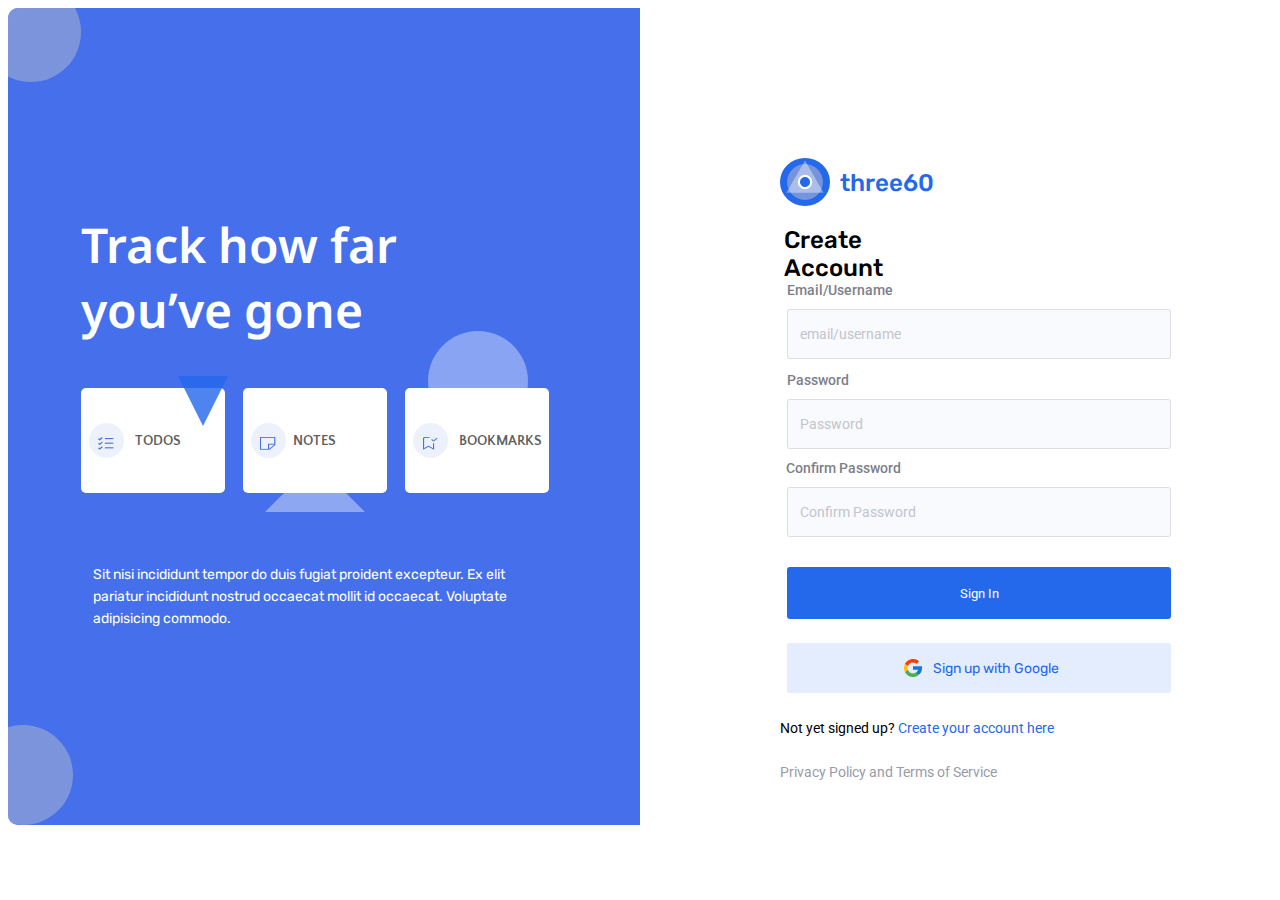
==== create_acount.html @ 00beccb9 "First commit of three60" ====
<!DOCTYPE html>
<html>
  <head>
    <meta charset="UTF-8">
    <title>three60</title>
    <link rel="preconnect" href="https://fonts.googleapis.com">
    <link rel="preconnect" href="https://fonts.gstatic.com" crossorigin>
    <link href="https://fonts.googleapis.com/css2?family=Noto+Sans:wght@600&family=Quattrocento+Sans:wght@700&family=Rubik:wght@400;500&display=swap" rel="stylesheet">
    <link href="style.css" type="text/css" rel="stylesheet">
  </head>
  <body>
    <div  class="container">
      <div class="column blue">      </div>
        <div class="word_container">
          Track how far you’ve gone
        </div>
        <div class="bookmarks"> </div>
        <div class="bookmark_image_container"> </div>
        <div class="bookmark_img"><img src="images/Bookmarks.png"></div>
        <div class="bookmark_word">BOOKMARKS</div>
        <div class="bookmark_circle"></div>
        <div class="notes"></div>
        <div class="notes_image_container"> </div>
        <div class="notes_img"><img src="images/Notes.png"></div>
        <div class="notes_word">NOTES</div>
        <div class="notes_triangle"></div>
        <div class="todos"></div>
        <div class="todos_image_container"> </div>
        <div class="todos_img"><img src="images/Todo.png"></div>
        <div class="todo_word">TODOS</div>
        <div class="todos_angle"></div>
        <div class="upper_circle"></div>
        <div class="lower_circle"></div>
        <div class="article">Sit nisi incididunt tempor do duis fugiat proident excepteur. 
          Ex elit pariatur incididunt nostrud occaecat mollit id occaecat. Voluptate adipisicing commodo. </div>
      <div class="column white">
        <div class="white_logo"> <img src="images/three60.png"></div>
        <div class="three60"><span id="three60">three60</span></div>
        <div class="create_act">Create Account</div>
        <form action="">
          <label for="email" id="email_label">Email/Username</label>
          <input type="text" name="email" id="email" placeholder="email/username">
          <label for="password" id="pwd_label" >Password</label>
          <input type="password" id="pwd" placeholder="Password">
          <label for="confirm_pwd" id="confirm_pwd_label">Confirm Password</label>
          <input type="password" id="confirm_pwd" placeholder="Confirm Password">
          <input type="submit" value="Sign In" id="submit_btn">
          <button type="button" id="google_btn"></button>
          <a href="#" id="ggl_link">Sign up with Google</a>
          <img src="images/google.png" id="google_img"> 
        </form>
        <div class="sign_up">Not yet signed up? <a href="#">Create your account here</a></div>
        <div class="terms">Privacy Policy and Terms of Service</div>
      </div>
    </div>
  </body>
</html>
---- style.css ----
@import url(http://fonts.googleapis.com/css?family=Roboto:400,100,100italic,300,300ita‌​lic,400italic,500,500italic,700,700italic,900italic,900);
html, body, html * {
  font-family: 'Roboto', sans-serif;
}

.container{
  position: relative;
  width: 1264px;
  height: 817px;
  background: white;
  border-radius: 10px;
  overflow: hidden;
}
.column {
  float: left;
  width: 50%;
  height: 817px;
}
.blue{
  background-color: rgba(26, 77, 230, 0.81);
}
.word_container{
  position: absolute;
  height: 130px;
  width: 339px;
  left: 73px;
  top: 204px;
  font-family: Noto Sans;
  font-size: 48px;
  font-weight: 600;
  line-height: 65px;
  letter-spacing: 0em;
  text-align: left;
  color: #FFFFFF;
}
.bookmarks{
  position: absolute;
  width: 144px;
  height: 105px;
  left: 397px;
  top: 380px;
  background: #FFFFFF;
  border-radius: 5px;
}
.bookmark_image_container{
  position: absolute;
  width: 35px;
  height: 35px;
  left: 405px;
  top: 415px;
  border-radius: 50%;
  background: rgba(70, 115, 228, 0.1);
}
.bookmark_img{
  position: absolute;
  height: 12.765625px;
  width: 11.064422607421875px;
  left: 415px;
  top: 427px;
}
.bookmark_word{
  position: absolute;
  width: 84px;
  height: 16px;
  left: 451px;
  top: 425px;
  font-family: 'Quattrocento Sans';
  font-style: normal;
  font-weight: 700;
  font-size: 14px;
  line-height: 16px;
  /* identical to box height */
  color: #5F5F60;
}
.bookmark_circle{
  position: absolute;
  width: 100px;
  height: 100px;
  left: 420px;
  top: 323px;
  border-radius: 50%;
  background: rgba(255, 255, 255, 0.37)
}
.notes{
  position: absolute;
  width: 144px;
  height: 105px;
  left: 235px;
  top: 380px;
  background: #FFFFFF;
  border-radius: 5px;
}
.notes_image_container{
  position: absolute;
  width: 35px;
  height: 35px;
  left: 243px;
  top: 415px;
  border-radius: 50%;
  background: rgba(70, 115, 228, 0.1);
}
.notes_img{
  position: absolute;
  left: 19.94%;
  right: 78.85%;
  top: 52.26%;
  bottom: 46.17%;
}
.notes_word{
  position: absolute;
  width: 43px;
  height: 16px;
  left: 285px;
  top: 425px;
  font-family: 'Quattrocento Sans';
  font-style: normal;
  font-weight: 700;
  font-size: 14px;
  line-height: 16px;
  /* identical to box height */
  color: #5F5F60;
}
.notes_triangle{
  position: absolute;
	width: 0;
	height: 0;
	border-left: 50px solid transparent;
	border-right: 50px solid transparent;
	border-bottom: 50px solid rgba(255, 255, 255, 0.39);
  left: 257px;
  top: 454px;
}
.todos{
  position: absolute;
  width: 144px;
  height: 105px;
  left: 73px;
  top: 380px;
  background: #FFFFFF;
  border-radius: 5px;
}
.todos_image_container{
  position: absolute;
  width: 35px;
  height: 35px;
  left: 81px;
  top: 415px;
  border-radius: 50%;
  background: rgba(70, 115, 228, 0.1);
}
.todos_img{
  position: absolute;
  left: 7.12%;
  right: 91.67%;
  top: 52.26%;
  bottom: 46.17%;
}
img{
  color:  #4673E4;
}
.todo_word{
  position: absolute;
  width: 46px;
  height: 16px;
  left: 127px;
  top: 425px;
  font-family: 'Quattrocento Sans';
  font-style: normal;
  font-weight: 700;
  font-size: 14px;
  line-height: 16px;
/* identical to box height */
  color: #5F5F60;
}
.todos_angle{
  position: absolute;
  width: 0;
	height: 0;
	border-left: 25px solid transparent;
	border-right: 25px solid transparent;
	border-top: 50px solid rgba(36, 104, 235, 0.81);
  left: 169.86px;
  top: 368px;
 }
.upper_circle{
  position: absolute;
  width: 100px;
  height: 100px;
  left: -27px;
  top: -26px;
  border-radius: 50%;
  background: linear-gradient(0deg, rgba(133, 156, 217, 0.47), rgba(133, 156, 217, 0.47)),
              linear-gradient(0deg, rgba(133, 156, 217, 0.47), rgba(133, 156, 217, 0.47)),
              rgba(133, 156, 217, 0.47)
}
.lower_circle{
  position: absolute;
  width: 100px;
  height: 100px;
  left: -35px;
  top: 717px;
  border-radius: 50%;
  background: linear-gradient(0deg, rgba(133, 156, 217, 0.47), rgba(133, 156, 217, 0.47)),
              linear-gradient(0deg, rgba(133, 156, 217, 0.47), rgba(133, 156, 217, 0.47)), 
            rgba(133, 156, 217, 0.47);
}
.article{
  position: absolute;
  width: 456px;
  height: 66px;
  left: 85px;
  top: 556px;
  font-family: 'Rubik';
  font-style: normal;
  font-weight: 400;
  font-size: 14px;
  line-height: 157.6%;
  /* or 22px */
  color: #FFFFFF;
}
.white{
  background-color: white;
}
.white_logo{
  position: absolute;
  width: 45px;
  height: 45px;
  left: 772px;
  top: 150px;
  padding: 2px 2px 1px 3px;
  border-radius: 50%;
  background: #2468EB;
}
.three60{
  position: absolute;
  width: 94px;
  height: 28px;
  left: 832px;
  top: 161px;
 }
#three60{
  display: block;
  font-family: 'Rubik';
  font-weight: 500;
  font-size: 24px;
  line-height: 28px;
  color: #2468EB;
}
.create_act{
  position: absolute;
  width: 181px;
  height: 28px;
  left: 776px;
  top: 218px;
  font-family: 'Rubik';
  font-style: normal;
  font-weight: 500;
  font-size: 24px;
  line-height: 28px;
  color: #000000;
}
#email_label{
  position: absolute;
  width: 105px;
  height: 16px;
  left: 779px;
  top: 274px;
  font-family: 'Roboto';
  font-style: normal;
  font-weight: 500;
  font-size: 14px;
  line-height: 16px;
  text-align: right;
  color: #7D8089;
}
::placeholder{
  font-family: 'Roboto';
  font-style: normal;
  font-weight: 400;
  font-size: 14px;
  line-height: 16px;
  color: #C2C4CB;
  padding-left: 10px;
}
#email{
  box-sizing: border-box;
  position: absolute;
  width: 384px;
  height: 50px;
  left: 779px;
  top: 301px;
   background: rgba(36, 104, 235, 0.03);
  border: 1px solid rgba(0, 0, 0, 0.11);
  border-radius: 3px;
}
#pwd_label{
  position: absolute;
  width: 62px;
  height: 16px;
  left: 779px;
  top: 364px;
  font-family: 'Roboto';
  font-style: normal;
  font-weight: 500;
  font-size: 14px;
  line-height: 16px;
  text-align: right;
  color: #7D8089;
 }
 #pwd{
  box-sizing: border-box;
  position: absolute;
  width: 384px;
  height: 50px;
  left: 779px;
  top: 391px;
  background: rgba(36, 104, 235, 0.03);
  border: 1px solid rgba(0, 0, 0, 0.11);
  border-radius: 3px;
 }
 #confirm_pwd_label{
  position: absolute;
  width: 116px;
  height: 16px;
  left: 777px;
  top: 452px;
   font-family: 'Roboto';
  font-style: normal;
  font-weight: 500;
  font-size: 14px;
  line-height: 16px;
  text-align: right;
  color: #7D8089;
 }
 #confirm_pwd{
  box-sizing: border-box;
  position: absolute;
  width: 384px;
  height: 50px;
  left: 779px;
  top: 479px;
  background: rgba(36, 104, 235, 0.03);
  border: 1px solid rgba(0, 0, 0, 0.11);
  border-radius: 3px;
 }
 #submit_btn{
  position: absolute;
  width: 384px;
  height: 52px;
  left: 779px;
  top: 559px;
  background: #2468EB;
  border-radius: 3px;
  color: white;
  border: none;
 }
 #google_btn{
  box-sizing: border-box;
  position: absolute;
  width: 384px;
  height: 50px;
  left: 779px;
  top: 635px;
  background: rgba(36, 104, 235, 0.12);
  border-radius: 3px;
  cursor: pointer;
  border: transparent;
 }
 #ggl_link{
  position: absolute;
  width: 130px;
  height: 17px;
  left: 925px;
  top: 652px;
  font-family: 'Rubik';
  font-style: normal;
  font-weight: 400;
  font-size: 14px;
  line-height: 17px;
  /* identical to box height */
 }
 a{
  color: #2468EB;
  text-decoration: none;
 }
 #google_img{
  position: absolute;
  left: 70.9%;
  right: 27.92%;
  top: 79.68%;
  bottom: 19.46%;
 }
 #google_btn:hover, #submit_btn:hover, #confirm_pwd:hover, #pwd:hover, #email:hover{
   border: 3px solid rgb(0, 153, 255);
   transform: scale(1.01);
 }
 .sign_up{
  position: absolute;
  width: 275px;
  height: 16px;
  left: 772px;
  top: 712px;
  font-family: 'Roboto';
  font-style: normal;
  font-weight: 400;
  font-size: 14px;
  line-height: 16px;
  color: #000000;
 }
 .terms{
  position: absolute;
  width: 221px;
  height: 16px;
  left: 772px;
  top: 756px;  
  font-family: 'Roboto';
  font-style: normal;
  font-weight: 400;
  font-size: 14px;
  line-height: 16px;
  color: #979BA9;
 }
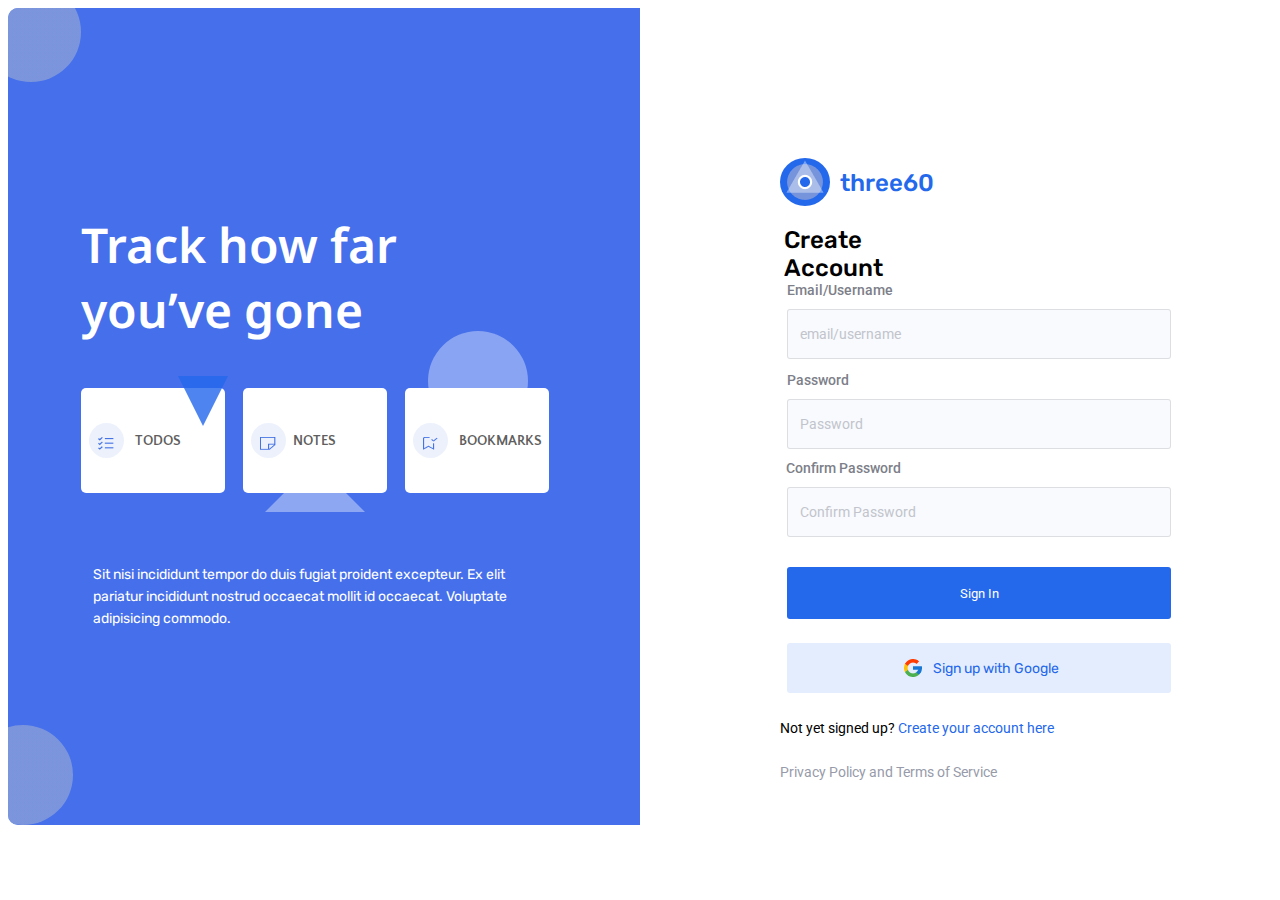
==== commit c0ca8be3: "Add files via upload" ====
--- a/create_acount.html
+++ b/create_acount.html
@@ -1,57 +1,57 @@
-<!DOCTYPE html>
-<html>
-  <head>
-    <meta charset="UTF-8">
-    <title>three60</title>
-    <link rel="preconnect" href="https://fonts.googleapis.com">
-    <link rel="preconnect" href="https://fonts.gstatic.com" crossorigin>
-    <link href="https://fonts.googleapis.com/css2?family=Noto+Sans:wght@600&family=Quattrocento+Sans:wght@700&family=Rubik:wght@400;500&display=swap" rel="stylesheet">
-    <link href="style.css" type="text/css" rel="stylesheet">
-  </head>
-  <body>
-    <div  class="container">
-      <div class="column blue">      </div>
-        <div class="word_container">
-          Track how far you’ve gone
-        </div>
-        <div class="bookmarks"> </div>
-        <div class="bookmark_image_container"> </div>
-        <div class="bookmark_img"><img src="images/Bookmarks.png"></div>
-        <div class="bookmark_word">BOOKMARKS</div>
-        <div class="bookmark_circle"></div>
-        <div class="notes"></div>
-        <div class="notes_image_container"> </div>
-        <div class="notes_img"><img src="images/Notes.png"></div>
-        <div class="notes_word">NOTES</div>
-        <div class="notes_triangle"></div>
-        <div class="todos"></div>
-        <div class="todos_image_container"> </div>
-        <div class="todos_img"><img src="images/Todo.png"></div>
-        <div class="todo_word">TODOS</div>
-        <div class="todos_angle"></div>
-        <div class="upper_circle"></div>
-        <div class="lower_circle"></div>
-        <div class="article">Sit nisi incididunt tempor do duis fugiat proident excepteur. 
-          Ex elit pariatur incididunt nostrud occaecat mollit id occaecat. Voluptate adipisicing commodo. </div>
-      <div class="column white">
-        <div class="white_logo"> <img src="images/three60.png"></div>
-        <div class="three60"><span id="three60">three60</span></div>
-        <div class="create_act">Create Account</div>
-        <form action="">
-          <label for="email" id="email_label">Email/Username</label>
-          <input type="text" name="email" id="email" placeholder="email/username">
-          <label for="password" id="pwd_label" >Password</label>
-          <input type="password" id="pwd" placeholder="Password">
-          <label for="confirm_pwd" id="confirm_pwd_label">Confirm Password</label>
-          <input type="password" id="confirm_pwd" placeholder="Confirm Password">
-          <input type="submit" value="Sign In" id="submit_btn">
-          <button type="button" id="google_btn"></button>
-          <a href="#" id="ggl_link">Sign up with Google</a>
-          <img src="images/google.png" id="google_img"> 
-        </form>
-        <div class="sign_up">Not yet signed up? <a href="#">Create your account here</a></div>
-        <div class="terms">Privacy Policy and Terms of Service</div>
-      </div>
-    </div>
-  </body>
+<!DOCTYPE html>
+<html>
+  <head>
+    <meta charset="UTF-8">
+    <title>three60</title>
+    <link rel="preconnect" href="https://fonts.googleapis.com">
+    <link rel="preconnect" href="https://fonts.gstatic.com" crossorigin>
+    <link href="https://fonts.googleapis.com/css2?family=Noto+Sans:wght@600&family=Quattrocento+Sans:wght@700&family=Rubik:wght@400;500&display=swap" rel="stylesheet">
+    <link href="style.css" type="text/css" rel="stylesheet">
+  </head>
+  <body>
+    <div  class="container">
+      <div class="column blue">      </div>
+        <div class="word_container">
+          Track how far you’ve gone
+        </div>
+        <div class="bookmarks"> </div>
+        <div class="bookmark_image_container"> </div>
+        <div class="bookmark_img"><img src="images/Bookmarks.png"></div>
+        <div class="bookmark_word">BOOKMARKS</div>
+        <div class="bookmark_circle"></div>
+        <div class="notes"></div>
+        <div class="notes_image_container"> </div>
+        <div class="notes_img"><img src="images/Notes.png"></div>
+        <div class="notes_word">NOTES</div>
+        <div class="notes_triangle"></div>
+        <div class="todos"></div>
+        <div class="todos_image_container"> </div>
+        <div class="todos_img"><img src="images/Todo.png"></div>
+        <div class="todo_word">TODOS</div>
+        <div class="todos_angle"></div>
+        <div class="upper_circle"></div>
+        <div class="lower_circle"></div>
+        <div class="article">Sit nisi incididunt tempor do duis fugiat proident excepteur. 
+          Ex elit pariatur incididunt nostrud occaecat mollit id occaecat. Voluptate adipisicing commodo. </div>
+      <div class="column white">
+        <div class="white_logo"> <img src="images/three60.png"></div>
+        <div class="three60"><span id="three60">three60</span></div>
+        <div class="create_act">Create Account</div>
+        <form action="">
+          <label for="email" id="email_label">Email/Username</label>
+          <input type="text" name="email" id="email" placeholder="email/username">
+          <label for="password" id="pwd_label" >Password</label>
+          <input type="password" id="pwd" placeholder="Password">
+          <label for="confirm_pwd" id="confirm_pwd_label">Confirm Password</label>
+          <input type="password" id="confirm_pwd" placeholder="Confirm Password">
+          <input type="submit" value="Sign In" id="submit_btn">
+          <button type="button" id="google_btn"></button>
+          <a href="#" id="ggl_link">Sign up with Google</a>
+          <img src="images/google.png" id="google_img"> 
+        </form>
+        <div class="sign_up">Not yet signed up? <a href="#">Create your account here</a></div>
+        <div class="terms">Privacy Policy and Terms of Service</div>
+      </div>
+    </div>
+  </body>
 </html>--- a/style.css
+++ b/style.css
@@ -1,422 +1,422 @@
-@import url(http://fonts.googleapis.com/css?family=Roboto:400,100,100italic,300,300ita‌​lic,400italic,500,500italic,700,700italic,900italic,900);
-html, body, html * {
-  font-family: 'Roboto', sans-serif;
-}
-
-.container{
-  position: relative;
-  width: 1264px;
-  height: 817px;
-  background: white;
-  border-radius: 10px;
-  overflow: hidden;
-}
-.column {
-  float: left;
-  width: 50%;
-  height: 817px;
-}
-.blue{
-  background-color: rgba(26, 77, 230, 0.81);
-}
-.word_container{
-  position: absolute;
-  height: 130px;
-  width: 339px;
-  left: 73px;
-  top: 204px;
-  font-family: Noto Sans;
-  font-size: 48px;
-  font-weight: 600;
-  line-height: 65px;
-  letter-spacing: 0em;
-  text-align: left;
-  color: #FFFFFF;
-}
-.bookmarks{
-  position: absolute;
-  width: 144px;
-  height: 105px;
-  left: 397px;
-  top: 380px;
-  background: #FFFFFF;
-  border-radius: 5px;
-}
-.bookmark_image_container{
-  position: absolute;
-  width: 35px;
-  height: 35px;
-  left: 405px;
-  top: 415px;
-  border-radius: 50%;
-  background: rgba(70, 115, 228, 0.1);
-}
-.bookmark_img{
-  position: absolute;
-  height: 12.765625px;
-  width: 11.064422607421875px;
-  left: 415px;
-  top: 427px;
-}
-.bookmark_word{
-  position: absolute;
-  width: 84px;
-  height: 16px;
-  left: 451px;
-  top: 425px;
-  font-family: 'Quattrocento Sans';
-  font-style: normal;
-  font-weight: 700;
-  font-size: 14px;
-  line-height: 16px;
-  /* identical to box height */
-  color: #5F5F60;
-}
-.bookmark_circle{
-  position: absolute;
-  width: 100px;
-  height: 100px;
-  left: 420px;
-  top: 323px;
-  border-radius: 50%;
-  background: rgba(255, 255, 255, 0.37)
-}
-.notes{
-  position: absolute;
-  width: 144px;
-  height: 105px;
-  left: 235px;
-  top: 380px;
-  background: #FFFFFF;
-  border-radius: 5px;
-}
-.notes_image_container{
-  position: absolute;
-  width: 35px;
-  height: 35px;
-  left: 243px;
-  top: 415px;
-  border-radius: 50%;
-  background: rgba(70, 115, 228, 0.1);
-}
-.notes_img{
-  position: absolute;
-  left: 19.94%;
-  right: 78.85%;
-  top: 52.26%;
-  bottom: 46.17%;
-}
-.notes_word{
-  position: absolute;
-  width: 43px;
-  height: 16px;
-  left: 285px;
-  top: 425px;
-  font-family: 'Quattrocento Sans';
-  font-style: normal;
-  font-weight: 700;
-  font-size: 14px;
-  line-height: 16px;
-  /* identical to box height */
-  color: #5F5F60;
-}
-.notes_triangle{
-  position: absolute;
-	width: 0;
-	height: 0;
-	border-left: 50px solid transparent;
-	border-right: 50px solid transparent;
-	border-bottom: 50px solid rgba(255, 255, 255, 0.39);
-  left: 257px;
-  top: 454px;
-}
-.todos{
-  position: absolute;
-  width: 144px;
-  height: 105px;
-  left: 73px;
-  top: 380px;
-  background: #FFFFFF;
-  border-radius: 5px;
-}
-.todos_image_container{
-  position: absolute;
-  width: 35px;
-  height: 35px;
-  left: 81px;
-  top: 415px;
-  border-radius: 50%;
-  background: rgba(70, 115, 228, 0.1);
-}
-.todos_img{
-  position: absolute;
-  left: 7.12%;
-  right: 91.67%;
-  top: 52.26%;
-  bottom: 46.17%;
-}
-img{
-  color:  #4673E4;
-}
-.todo_word{
-  position: absolute;
-  width: 46px;
-  height: 16px;
-  left: 127px;
-  top: 425px;
-  font-family: 'Quattrocento Sans';
-  font-style: normal;
-  font-weight: 700;
-  font-size: 14px;
-  line-height: 16px;
-/* identical to box height */
-  color: #5F5F60;
-}
-.todos_angle{
-  position: absolute;
-  width: 0;
-	height: 0;
-	border-left: 25px solid transparent;
-	border-right: 25px solid transparent;
-	border-top: 50px solid rgba(36, 104, 235, 0.81);
-  left: 169.86px;
-  top: 368px;
- }
-.upper_circle{
-  position: absolute;
-  width: 100px;
-  height: 100px;
-  left: -27px;
-  top: -26px;
-  border-radius: 50%;
-  background: linear-gradient(0deg, rgba(133, 156, 217, 0.47), rgba(133, 156, 217, 0.47)),
-              linear-gradient(0deg, rgba(133, 156, 217, 0.47), rgba(133, 156, 217, 0.47)),
-              rgba(133, 156, 217, 0.47)
-}
-.lower_circle{
-  position: absolute;
-  width: 100px;
-  height: 100px;
-  left: -35px;
-  top: 717px;
-  border-radius: 50%;
-  background: linear-gradient(0deg, rgba(133, 156, 217, 0.47), rgba(133, 156, 217, 0.47)),
-              linear-gradient(0deg, rgba(133, 156, 217, 0.47), rgba(133, 156, 217, 0.47)), 
-            rgba(133, 156, 217, 0.47);
-}
-.article{
-  position: absolute;
-  width: 456px;
-  height: 66px;
-  left: 85px;
-  top: 556px;
-  font-family: 'Rubik';
-  font-style: normal;
-  font-weight: 400;
-  font-size: 14px;
-  line-height: 157.6%;
-  /* or 22px */
-  color: #FFFFFF;
-}
-.white{
-  background-color: white;
-}
-.white_logo{
-  position: absolute;
-  width: 45px;
-  height: 45px;
-  left: 772px;
-  top: 150px;
-  padding: 2px 2px 1px 3px;
-  border-radius: 50%;
-  background: #2468EB;
-}
-.three60{
-  position: absolute;
-  width: 94px;
-  height: 28px;
-  left: 832px;
-  top: 161px;
- }
-#three60{
-  display: block;
-  font-family: 'Rubik';
-  font-weight: 500;
-  font-size: 24px;
-  line-height: 28px;
-  color: #2468EB;
-}
-.create_act{
-  position: absolute;
-  width: 181px;
-  height: 28px;
-  left: 776px;
-  top: 218px;
-  font-family: 'Rubik';
-  font-style: normal;
-  font-weight: 500;
-  font-size: 24px;
-  line-height: 28px;
-  color: #000000;
-}
-#email_label{
-  position: absolute;
-  width: 105px;
-  height: 16px;
-  left: 779px;
-  top: 274px;
-  font-family: 'Roboto';
-  font-style: normal;
-  font-weight: 500;
-  font-size: 14px;
-  line-height: 16px;
-  text-align: right;
-  color: #7D8089;
-}
-::placeholder{
-  font-family: 'Roboto';
-  font-style: normal;
-  font-weight: 400;
-  font-size: 14px;
-  line-height: 16px;
-  color: #C2C4CB;
-  padding-left: 10px;
-}
-#email{
-  box-sizing: border-box;
-  position: absolute;
-  width: 384px;
-  height: 50px;
-  left: 779px;
-  top: 301px;
-   background: rgba(36, 104, 235, 0.03);
-  border: 1px solid rgba(0, 0, 0, 0.11);
-  border-radius: 3px;
-}
-#pwd_label{
-  position: absolute;
-  width: 62px;
-  height: 16px;
-  left: 779px;
-  top: 364px;
-  font-family: 'Roboto';
-  font-style: normal;
-  font-weight: 500;
-  font-size: 14px;
-  line-height: 16px;
-  text-align: right;
-  color: #7D8089;
- }
- #pwd{
-  box-sizing: border-box;
-  position: absolute;
-  width: 384px;
-  height: 50px;
-  left: 779px;
-  top: 391px;
-  background: rgba(36, 104, 235, 0.03);
-  border: 1px solid rgba(0, 0, 0, 0.11);
-  border-radius: 3px;
- }
- #confirm_pwd_label{
-  position: absolute;
-  width: 116px;
-  height: 16px;
-  left: 777px;
-  top: 452px;
-   font-family: 'Roboto';
-  font-style: normal;
-  font-weight: 500;
-  font-size: 14px;
-  line-height: 16px;
-  text-align: right;
-  color: #7D8089;
- }
- #confirm_pwd{
-  box-sizing: border-box;
-  position: absolute;
-  width: 384px;
-  height: 50px;
-  left: 779px;
-  top: 479px;
-  background: rgba(36, 104, 235, 0.03);
-  border: 1px solid rgba(0, 0, 0, 0.11);
-  border-radius: 3px;
- }
- #submit_btn{
-  position: absolute;
-  width: 384px;
-  height: 52px;
-  left: 779px;
-  top: 559px;
-  background: #2468EB;
-  border-radius: 3px;
-  color: white;
-  border: none;
- }
- #google_btn{
-  box-sizing: border-box;
-  position: absolute;
-  width: 384px;
-  height: 50px;
-  left: 779px;
-  top: 635px;
-  background: rgba(36, 104, 235, 0.12);
-  border-radius: 3px;
-  cursor: pointer;
-  border: transparent;
- }
- #ggl_link{
-  position: absolute;
-  width: 130px;
-  height: 17px;
-  left: 925px;
-  top: 652px;
-  font-family: 'Rubik';
-  font-style: normal;
-  font-weight: 400;
-  font-size: 14px;
-  line-height: 17px;
-  /* identical to box height */
- }
- a{
-  color: #2468EB;
-  text-decoration: none;
- }
- #google_img{
-  position: absolute;
-  left: 70.9%;
-  right: 27.92%;
-  top: 79.68%;
-  bottom: 19.46%;
- }
- #google_btn:hover, #submit_btn:hover, #confirm_pwd:hover, #pwd:hover, #email:hover{
-   border: 3px solid rgb(0, 153, 255);
-   transform: scale(1.01);
- }
- .sign_up{
-  position: absolute;
-  width: 275px;
-  height: 16px;
-  left: 772px;
-  top: 712px;
-  font-family: 'Roboto';
-  font-style: normal;
-  font-weight: 400;
-  font-size: 14px;
-  line-height: 16px;
-  color: #000000;
- }
- .terms{
-  position: absolute;
-  width: 221px;
-  height: 16px;
-  left: 772px;
-  top: 756px;  
-  font-family: 'Roboto';
-  font-style: normal;
-  font-weight: 400;
-  font-size: 14px;
-  line-height: 16px;
-  color: #979BA9;
+@import url(http://fonts.googleapis.com/css?family=Roboto:400,100,100italic,300,300ita‌​lic,400italic,500,500italic,700,700italic,900italic,900);
+html, body, html * {
+  font-family: 'Roboto', sans-serif;
+}
+
+.container{
+  position: relative;
+  width: 1264px;
+  height: 817px;
+  background: white;
+  border-radius: 10px;
+  overflow: hidden;
+}
+.column {
+  float: left;
+  width: 50%;
+  height: 817px;
+}
+.blue{
+  background-color: rgba(26, 77, 230, 0.81);
+}
+.word_container{
+  position: absolute;
+  height: 130px;
+  width: 339px;
+  left: 73px;
+  top: 204px;
+  font-family: Noto Sans;
+  font-size: 48px;
+  font-weight: 600;
+  line-height: 65px;
+  letter-spacing: 0em;
+  text-align: left;
+  color: #FFFFFF;
+}
+.bookmarks{
+  position: absolute;
+  width: 144px;
+  height: 105px;
+  left: 397px;
+  top: 380px;
+  background: #FFFFFF;
+  border-radius: 5px;
+}
+.bookmark_image_container{
+  position: absolute;
+  width: 35px;
+  height: 35px;
+  left: 405px;
+  top: 415px;
+  border-radius: 50%;
+  background: rgba(70, 115, 228, 0.1);
+}
+.bookmark_img{
+  position: absolute;
+  height: 12.765625px;
+  width: 11.064422607421875px;
+  left: 415px;
+  top: 427px;
+}
+.bookmark_word{
+  position: absolute;
+  width: 84px;
+  height: 16px;
+  left: 451px;
+  top: 425px;
+  font-family: 'Quattrocento Sans';
+  font-style: normal;
+  font-weight: 700;
+  font-size: 14px;
+  line-height: 16px;
+  /* identical to box height */
+  color: #5F5F60;
+}
+.bookmark_circle{
+  position: absolute;
+  width: 100px;
+  height: 100px;
+  left: 420px;
+  top: 323px;
+  border-radius: 50%;
+  background: rgba(255, 255, 255, 0.37)
+}
+.notes{
+  position: absolute;
+  width: 144px;
+  height: 105px;
+  left: 235px;
+  top: 380px;
+  background: #FFFFFF;
+  border-radius: 5px;
+}
+.notes_image_container{
+  position: absolute;
+  width: 35px;
+  height: 35px;
+  left: 243px;
+  top: 415px;
+  border-radius: 50%;
+  background: rgba(70, 115, 228, 0.1);
+}
+.notes_img{
+  position: absolute;
+  left: 19.94%;
+  right: 78.85%;
+  top: 52.26%;
+  bottom: 46.17%;
+}
+.notes_word{
+  position: absolute;
+  width: 43px;
+  height: 16px;
+  left: 285px;
+  top: 425px;
+  font-family: 'Quattrocento Sans';
+  font-style: normal;
+  font-weight: 700;
+  font-size: 14px;
+  line-height: 16px;
+  /* identical to box height */
+  color: #5F5F60;
+}
+.notes_triangle{
+  position: absolute;
+	width: 0;
+	height: 0;
+	border-left: 50px solid transparent;
+	border-right: 50px solid transparent;
+	border-bottom: 50px solid rgba(255, 255, 255, 0.39);
+  left: 257px;
+  top: 454px;
+}
+.todos{
+  position: absolute;
+  width: 144px;
+  height: 105px;
+  left: 73px;
+  top: 380px;
+  background: #FFFFFF;
+  border-radius: 5px;
+}
+.todos_image_container{
+  position: absolute;
+  width: 35px;
+  height: 35px;
+  left: 81px;
+  top: 415px;
+  border-radius: 50%;
+  background: rgba(70, 115, 228, 0.1);
+}
+.todos_img{
+  position: absolute;
+  left: 7.12%;
+  right: 91.67%;
+  top: 52.26%;
+  bottom: 46.17%;
+}
+img{
+  color:  #4673E4;
+}
+.todo_word{
+  position: absolute;
+  width: 46px;
+  height: 16px;
+  left: 127px;
+  top: 425px;
+  font-family: 'Quattrocento Sans';
+  font-style: normal;
+  font-weight: 700;
+  font-size: 14px;
+  line-height: 16px;
+/* identical to box height */
+  color: #5F5F60;
+}
+.todos_angle{
+  position: absolute;
+  width: 0;
+	height: 0;
+	border-left: 25px solid transparent;
+	border-right: 25px solid transparent;
+	border-top: 50px solid rgba(36, 104, 235, 0.81);
+  left: 169.86px;
+  top: 368px;
+ }
+.upper_circle{
+  position: absolute;
+  width: 100px;
+  height: 100px;
+  left: -27px;
+  top: -26px;
+  border-radius: 50%;
+  background: linear-gradient(0deg, rgba(133, 156, 217, 0.47), rgba(133, 156, 217, 0.47)),
+              linear-gradient(0deg, rgba(133, 156, 217, 0.47), rgba(133, 156, 217, 0.47)),
+              rgba(133, 156, 217, 0.47)
+}
+.lower_circle{
+  position: absolute;
+  width: 100px;
+  height: 100px;
+  left: -35px;
+  top: 717px;
+  border-radius: 50%;
+  background: linear-gradient(0deg, rgba(133, 156, 217, 0.47), rgba(133, 156, 217, 0.47)),
+              linear-gradient(0deg, rgba(133, 156, 217, 0.47), rgba(133, 156, 217, 0.47)), 
+            rgba(133, 156, 217, 0.47);
+}
+.article{
+  position: absolute;
+  width: 456px;
+  height: 66px;
+  left: 85px;
+  top: 556px;
+  font-family: 'Rubik';
+  font-style: normal;
+  font-weight: 400;
+  font-size: 14px;
+  line-height: 157.6%;
+  /* or 22px */
+  color: #FFFFFF;
+}
+.white{
+  background-color: white;
+}
+.white_logo{
+  position: absolute;
+  width: 45px;
+  height: 45px;
+  left: 772px;
+  top: 150px;
+  padding: 2px 2px 1px 3px;
+  border-radius: 50%;
+  background: #2468EB;
+}
+.three60{
+  position: absolute;
+  width: 94px;
+  height: 28px;
+  left: 832px;
+  top: 161px;
+ }
+#three60{
+  display: block;
+  font-family: 'Rubik';
+  font-weight: 500;
+  font-size: 24px;
+  line-height: 28px;
+  color: #2468EB;
+}
+.create_act{
+  position: absolute;
+  width: 181px;
+  height: 28px;
+  left: 776px;
+  top: 218px;
+  font-family: 'Rubik';
+  font-style: normal;
+  font-weight: 500;
+  font-size: 24px;
+  line-height: 28px;
+  color: #000000;
+}
+#email_label{
+  position: absolute;
+  width: 105px;
+  height: 16px;
+  left: 779px;
+  top: 274px;
+  font-family: 'Roboto';
+  font-style: normal;
+  font-weight: 500;
+  font-size: 14px;
+  line-height: 16px;
+  text-align: right;
+  color: #7D8089;
+}
+::placeholder{
+  font-family: 'Roboto';
+  font-style: normal;
+  font-weight: 400;
+  font-size: 14px;
+  line-height: 16px;
+  color: #C2C4CB;
+  padding-left: 10px;
+}
+#email{
+  box-sizing: border-box;
+  position: absolute;
+  width: 384px;
+  height: 50px;
+  left: 779px;
+  top: 301px;
+   background: rgba(36, 104, 235, 0.03);
+  border: 1px solid rgba(0, 0, 0, 0.11);
+  border-radius: 3px;
+}
+#pwd_label{
+  position: absolute;
+  width: 62px;
+  height: 16px;
+  left: 779px;
+  top: 364px;
+  font-family: 'Roboto';
+  font-style: normal;
+  font-weight: 500;
+  font-size: 14px;
+  line-height: 16px;
+  text-align: right;
+  color: #7D8089;
+ }
+ #pwd{
+  box-sizing: border-box;
+  position: absolute;
+  width: 384px;
+  height: 50px;
+  left: 779px;
+  top: 391px;
+  background: rgba(36, 104, 235, 0.03);
+  border: 1px solid rgba(0, 0, 0, 0.11);
+  border-radius: 3px;
+ }
+ #confirm_pwd_label{
+  position: absolute;
+  width: 116px;
+  height: 16px;
+  left: 777px;
+  top: 452px;
+   font-family: 'Roboto';
+  font-style: normal;
+  font-weight: 500;
+  font-size: 14px;
+  line-height: 16px;
+  text-align: right;
+  color: #7D8089;
+ }
+ #confirm_pwd{
+  box-sizing: border-box;
+  position: absolute;
+  width: 384px;
+  height: 50px;
+  left: 779px;
+  top: 479px;
+  background: rgba(36, 104, 235, 0.03);
+  border: 1px solid rgba(0, 0, 0, 0.11);
+  border-radius: 3px;
+ }
+ #submit_btn{
+  position: absolute;
+  width: 384px;
+  height: 52px;
+  left: 779px;
+  top: 559px;
+  background: #2468EB;
+  border-radius: 3px;
+  color: white;
+  border: none;
+ }
+ #google_btn{
+  box-sizing: border-box;
+  position: absolute;
+  width: 384px;
+  height: 50px;
+  left: 779px;
+  top: 635px;
+  background: rgba(36, 104, 235, 0.12);
+  border-radius: 3px;
+  cursor: pointer;
+  border: transparent;
+ }
+ #ggl_link{
+  position: absolute;
+  width: 130px;
+  height: 17px;
+  left: 925px;
+  top: 652px;
+  font-family: 'Rubik';
+  font-style: normal;
+  font-weight: 400;
+  font-size: 14px;
+  line-height: 17px;
+  /* identical to box height */
+ }
+ a{
+  color: #2468EB;
+  text-decoration: none;
+ }
+ #google_img{
+  position: absolute;
+  left: 70.9%;
+  right: 27.92%;
+  top: 79.68%;
+  bottom: 19.46%;
+ }
+ #google_btn:hover, #submit_btn:hover, #confirm_pwd:hover, #pwd:hover, #email:hover{
+   border: 3px solid rgb(0, 153, 255);
+   transform: scale(1.01);
+ }
+ .sign_up{
+  position: absolute;
+  width: 275px;
+  height: 16px;
+  left: 772px;
+  top: 712px;
+  font-family: 'Roboto';
+  font-style: normal;
+  font-weight: 400;
+  font-size: 14px;
+  line-height: 16px;
+  color: #000000;
+ }
+ .terms{
+  position: absolute;
+  width: 221px;
+  height: 16px;
+  left: 772px;
+  top: 756px;  
+  font-family: 'Roboto';
+  font-style: normal;
+  font-weight: 400;
+  font-size: 14px;
+  line-height: 16px;
+  color: #979BA9;
  }